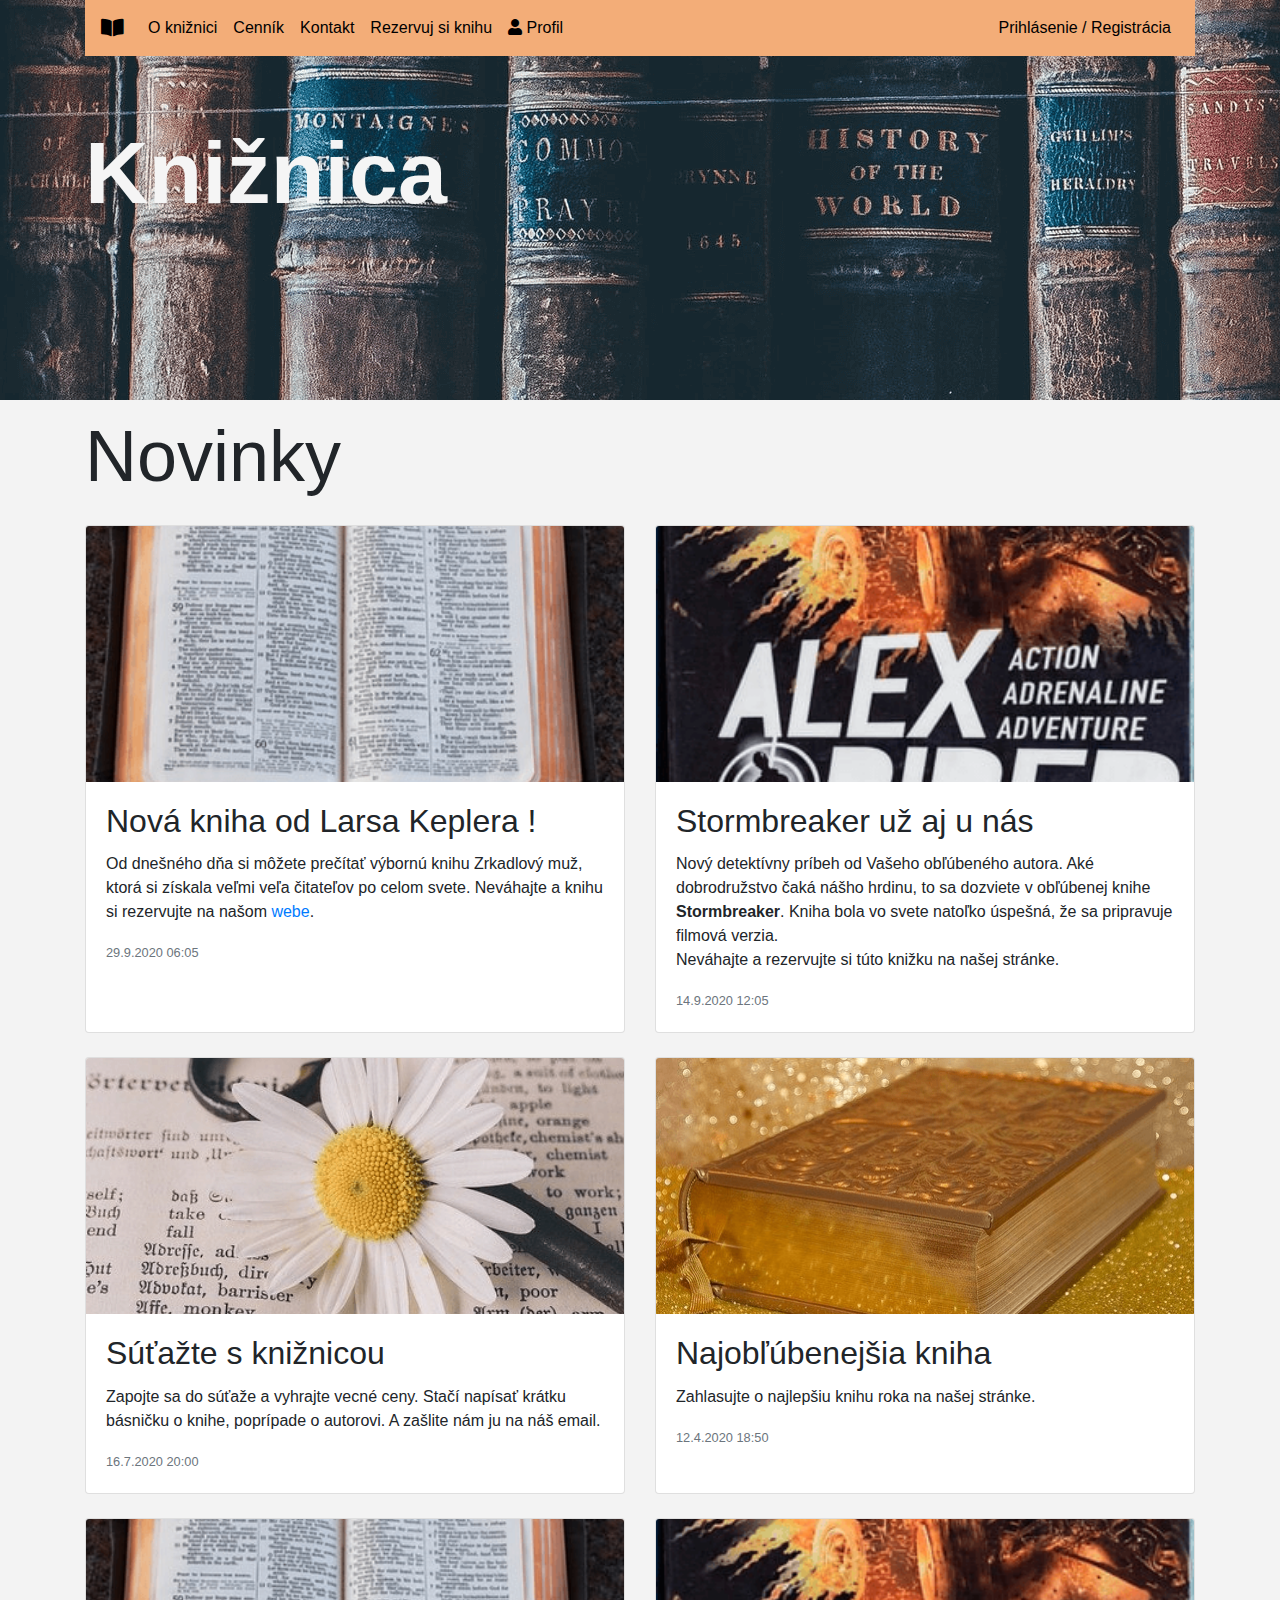
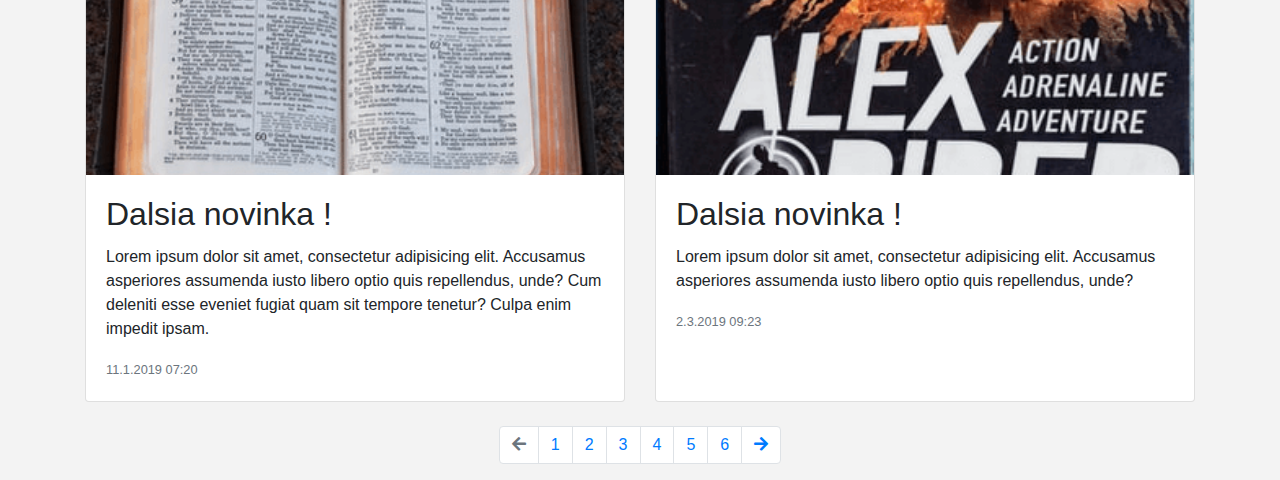
==== index.html @ 09a767a2 "Zmenene meno main_page" ====
<!DOCTYPE html>
<html lang="sk">
<head>
    <meta charset="UTF-8">
    <meta name="viewport" content="width=device-width, initial-scale=1">
    <title>Knižnica</title>
    <link rel="stylesheet" href="bootstrap-4.5.3-dist/css/bootstrap.min.css">
    <link href="fontawesome-free-5.15.1-web/css/fontawesome.css" rel="stylesheet">
    <link href="fontawesome-free-5.15.1-web/css/brands.css" rel="stylesheet">
    <link href="fontawesome-free-5.15.1-web/css/solid.css" rel="stylesheet">
    <link rel="stylesheet" href="css/main_page.css">
</head>
<body>
<div id="banner">
    <div class="container">
        <nav class="navbar navbar-expand-md myNavbar">
            <a href="index.html" class="navbar-brand">
                <i class="fas fa-book-open"></i>
            </a>
            <button type="button" class="navbar-toggler" data-toggle="collapse" data-target="#navbarCollapse">
                <i class="fas fa-bars"></i>
            </button>

            <div class="collapse navbar-collapse" id="navbarCollapse">
                <div class="navbar-nav">
                    <a href="#" class="nav-item nav-link active">O knižnici</a>
                    <a href="#" class="nav-item nav-link">Cenník</a>
                    <a href="#" class="nav-item nav-link">Kontakt</a>
                    <a href="reserve_page.html" class="nav-item nav-link">Rezervuj si knihu</a>
                    <a href="profil_page.html" class="nav-item nav-link"> <i class="fas fa-user"></i> Profil </a>
                </div>
                <div class="navbar-nav ml-auto">
                    <a href="login_page.html" class="nav-item nav-link">Prihlásenie / Registrácia</a>
                </div>
            </div>
        </nav>
    </div>

    <div class="jumbotron jumbotron-fluid  bg-transparent">
        <div class="container">
            <h1 class="display-2 bannerText">Knižnica</h1>
        </div>
    </div>
</div>

<div class="container">
    <h1 class="display-3" id="novinky"> Novinky </h1>
</div>

<div class="container infoCards">
    <div class="row">
        <!-- Karta -->
        <div class="col-md-6 col-sm-12 col-xs-12 mb-4">
            <div class="card">
                <img src="img/news1.png" class="card-img-top" alt="Obrazok otvorenej knihy" >
                <div class="card-body">
                    <h2 class="card-title">Nová kniha od Larsa Keplera !</h2>
                    <p class="card-text">
                        Od dnešného dňa si môžete prečítať výbornú knihu Zrkadlový muž, ktorá si získala veľmi veľa čitateľov
                        po celom svete. Neváhajte a knihu si rezervujte na našom <a href="#">webe</a>.
                    </p>
                    <footer>
                        <small class="text-muted">
                            <time datetime="2020-09-29 06:05">29.9.2020 06:05</time>
                        </small>
                    </footer>
                </div>
            </div>
        </div>
        <!-- Karta -->
        <div class="col-md-6 col-sm-12 col-xs-12 mb-4">
            <div class="card">
                <img src="img/news2.png" class="card-img-top" alt="Stormbreaker obal knihy" >
                <div class="card-body">
                    <h2 class="card-title">Stormbreaker už aj u nás</h2>
                    <p class="card-text">
                        Nový detektívny príbeh od Vašeho obľúbeného autora. Aké dobrodružstvo čaká nášho hrdinu, to
                        sa dozviete v obľúbenej knihe <strong>Stormbreaker</strong>.
                        Kniha bola vo svete natoľko úspešná, že sa pripravuje filmová verzia. <br>
                        Neváhajte a rezervujte si túto knižku na našej stránke.
                    </p>
                    <footer>
                        <small class="text-muted">
                            <time datetime="2020-09-14 12:05">14.9.2020 12:05</time>
                        </small>
                    </footer>
                </div>
            </div>
        </div>
        <!-- Karta -->
        <div class="col-md-6 col-sm-12 col-xs-12 mb-4">
            <div class="card">
                <img src="img/news3.png" class="card-img-top" alt="kluc a kvet na knihe" >
                <div class="card-body">
                    <h2 class="card-title">Súťažte s knižnicou</h2>
                    <p class="card-text">
                        Zapojte sa do súťaže a vyhrajte vecné ceny. Stačí napísať krátku básničku o knihe,
                        poprípade o autorovi. A zašlite nám ju na náš email.
                    </p>
                    <footer>
                        <small class="text-muted">
                            <time datetime="2020-07-16 20:00">16.7.2020 20:00</time>
                        </small>
                    </footer>
                </div>
            </div>
        </div>
        <!-- Karta -->
        <div class="col-md-6 col-sm-12 col-xs-12 mb-4">
            <div class="card">
                <img src="img/news4.png" class="card-img-top" alt="zlata kniha" >
                <div class="card-body">
                    <h2 class="card-title">Najobľúbenejšia kniha </h2>
                    <p class="card-text">
                        Zahlasujte o najlepšiu knihu roka na našej stránke.
                    </p>
                    <footer>
                        <small class="text-muted">
                            <time datetime="2020-04-12 18:50">12.4.2020 18:50</time>
                        </small>
                    </footer>
                </div>
            </div>
        </div>
        <!-- Karta -->
        <div class="col-md-6 col-sm-12 col-xs-12 mb-4">
            <div class="card">
                <img src="img/news1.png" class="card-img-top" alt="A aj tento" >
                <div class="card-body">
                    <h2 class="card-title">Dalsia novinka !</h2>
                    <p class="card-text">
                       Lorem ipsum dolor sit amet, consectetur adipisicing elit. Accusamus asperiores assumenda iusto
                        libero optio quis repellendus, unde? Cum deleniti esse eveniet fugiat quam sit tempore tenetur?
                        Culpa enim impedit ipsam.
                    </p>
                    <footer>
                        <small class="text-muted">
                            <time datetime="2019-01-11 07:20">11.1.2019 07:20</time>
                        </small>
                    </footer>
                </div>
            </div>
        </div>
        <!-- Karta -->
        <div class="col-md-6 col-sm-12 col-xs-12 mb-4">
            <div class="card">
                <img src="img/news2.png" class="card-img-top" alt="Tento obrazok tu uz bol" >
                <div class="card-body">
                    <h2 class="card-title">Dalsia novinka !</h2>
                    <p class="card-text">
                        Lorem ipsum dolor sit amet, consectetur adipisicing elit. Accusamus asperiores assumenda iusto
                        libero optio quis repellendus, unde?
                    </p>
                    <footer>
                        <small class="text-muted">
                            <time datetime="2019-03-02 09:23">2.3.2019 09:23</time>
                        </small>
                    </footer>
                </div>
            </div>
        </div>
    </div>
</div>

<nav aria-label="Hladanie medzi novinkami">
    <ul class="pagination justify-content-center">
        <li class="page-item disabled">
            <a class="page-link" href="#" tabindex="-1">
                <i class="fas fa-arrow-left"></i>
            </a>
        </li>
        <li class="page-item"><a class="page-link" href="#">1</a></li>
        <li class="page-item"><a class="page-link" href="#">2</a></li>
        <li class="page-item"><a class="page-link" href="#">3</a></li>
        <li class="page-item"><a class="page-link" href="#">4</a></li>
        <li class="page-item"><a class="page-link" href="#">5</a></li>
        <li class="page-item"><a class="page-link" href="#">6</a></li>
        <li class="page-item">
            <a class="page-link" href="#">
                <i class="fas fa-arrow-right"></i>
            </a>
        </li>
    </ul>
</nav>

<script src="jquery/jquery-3.5.1.slim.min.js"></script>
<script src="https://cdnjs.cloudflare.com/ajax/libs/popper.js/1.12.9/umd/popper.min.js" integrity="sha384-ApNbgh9B+Y1QKtv3Rn7W3mgPxhU9K/ScQsAP7hUibX39j7fakFPskvXusvfa0b4Q" crossorigin="anonymous"></script>
<script src="bootstrap-4.5.3-dist/js/bootstrap.bundle.min.js"></script>
</body>
</html>
---- fontawesome-free-5.15.1-web/css/brands.css ----
/*!
 * Font Awesome Free 5.15.1 by @fontawesome - https://fontawesome.com
 * License - https://fontawesome.com/license/free (Icons: CC BY 4.0, Fonts: SIL OFL 1.1, Code: MIT License)
 */
@font-face {
  font-family: 'Font Awesome 5 Brands';
  font-style: normal;
  font-weight: 400;
  font-display: block;
  src: url("../webfonts/fa-brands-400.eot");
  src: url("../webfonts/fa-brands-400.eot?#iefix") format("embedded-opentype"), url("../webfonts/fa-brands-400.woff2") format("woff2"), url("../webfonts/fa-brands-400.woff") format("woff"), url("../webfonts/fa-brands-400.ttf") format("truetype"), url("../webfonts/fa-brands-400.svg#fontawesome") format("svg"); }

.fab {
  font-family: 'Font Awesome 5 Brands';
  font-weight: 400; }
---- fontawesome-free-5.15.1-web/css/solid.css ----
/*!
 * Font Awesome Free 5.15.1 by @fontawesome - https://fontawesome.com
 * License - https://fontawesome.com/license/free (Icons: CC BY 4.0, Fonts: SIL OFL 1.1, Code: MIT License)
 */
@font-face {
  font-family: 'Font Awesome 5 Free';
  font-style: normal;
  font-weight: 900;
  font-display: block;
  src: url("../webfonts/fa-solid-900.eot");
  src: url("../webfonts/fa-solid-900.eot?#iefix") format("embedded-opentype"), url("../webfonts/fa-solid-900.woff2") format("woff2"), url("../webfonts/fa-solid-900.woff") format("woff"), url("../webfonts/fa-solid-900.ttf") format("truetype"), url("../webfonts/fa-solid-900.svg#fontawesome") format("svg"); }

.fa,
.fas {
  font-family: 'Font Awesome 5 Free';
  font-weight: 900; }
---- css/main_page.css ----
body {
    margin: 0;
    padding: 0;
    background-color: #f3f3f3;
}

#banner {
    background-image: url("../img/banner.png");
    min-height: 400px;
    width: 100%;
    background-repeat: no-repeat;
}

.myNavbar {
    background-color: #f3ad78;
}

.myNavbar .navbar-brand,
.myNavbar  .navbar-toggler,
.myNavbar .nav-item {
    color: black;
}

.myNavbar .nav-item:hover {
    color: #d65800;
}

.myNavbar .navbar-brand:hover {
    color: #d65800;
}

.bannerText {
    color: whitesmoke;
    font-weight: bold;
}

.infoCards {
    margin-top: 2vw;
}

.card {
    height: 100%;
}

.card-img-top {
    width: 100%;
    height: 20vw;
    object-fit: cover;
}

#novinky {
    margin-top: 1vw;
}

@media (min-width: 576px) {
    .card-columns {
        column-count: 2;
    }
}

@media screen and (max-width: 480px) {
    .bannerText {
        font-size: 4rem;
    }
}
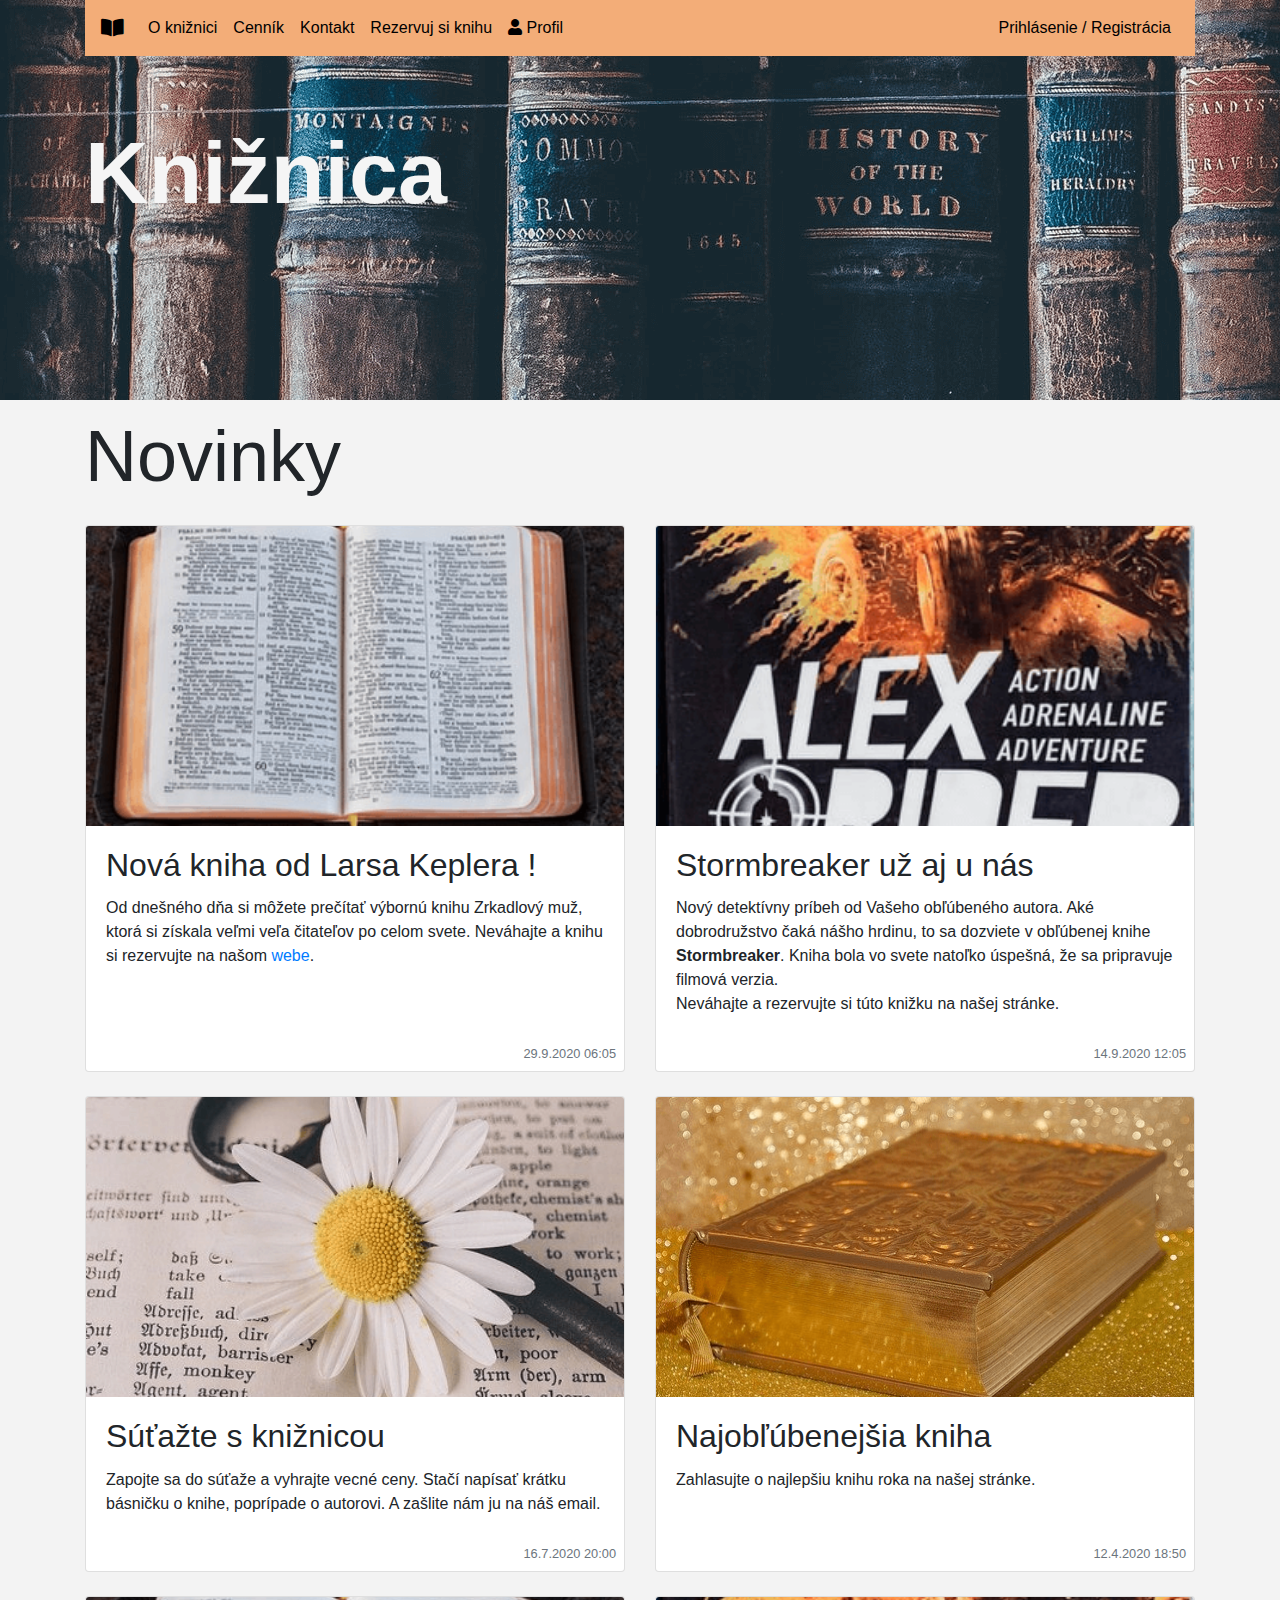
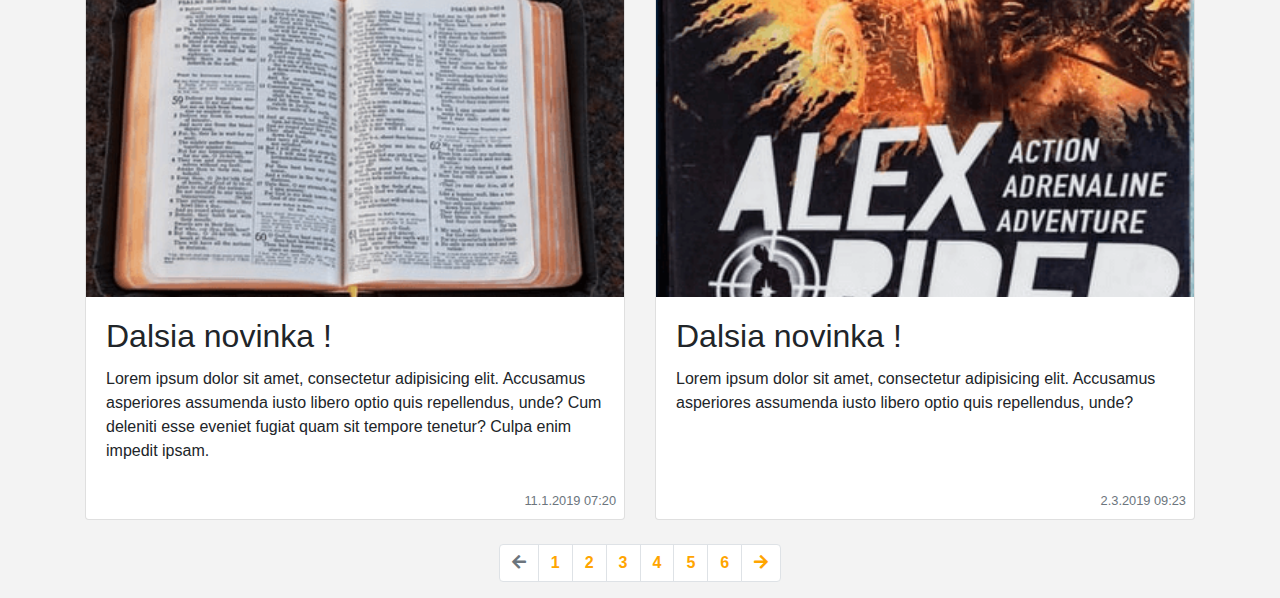
==== commit 24468276: "Zmeneny styl navbaru a pridany margin na bottom v prihlaseny a registracii" ====
--- a/index.html
+++ b/index.html
@@ -59,12 +59,12 @@
                         Od dnešného dňa si môžete prečítať výbornú knihu Zrkadlový muž, ktorá si získala veľmi veľa čitateľov
                         po celom svete. Neváhajte a knihu si rezervujte na našom <a href="#">webe</a>.
                     </p>
-                    <footer>
-                        <small class="text-muted">
-                            <time datetime="2020-09-29 06:05">29.9.2020 06:05</time>
-                        </small>
-                    </footer>
                 </div>
+                <footer>
+                    <small class="text-muted float-right m-2">
+                        <time datetime="2020-09-29 06:05">29.9.2020 06:05</time>
+                    </small>
+                </footer>
             </div>
         </div>
         <!-- Karta -->
@@ -79,12 +79,12 @@
                         Kniha bola vo svete natoľko úspešná, že sa pripravuje filmová verzia. <br>
                         Neváhajte a rezervujte si túto knižku na našej stránke.
                     </p>
-                    <footer>
-                        <small class="text-muted">
-                            <time datetime="2020-09-14 12:05">14.9.2020 12:05</time>
-                        </small>
-                    </footer>
                 </div>
+                <footer>
+                    <small class="text-muted float-right m-2">
+                        <time datetime="2020-09-14 12:05">14.9.2020 12:05</time>
+                    </small>
+                </footer>
             </div>
         </div>
         <!-- Karta -->
@@ -97,12 +97,12 @@
                         Zapojte sa do súťaže a vyhrajte vecné ceny. Stačí napísať krátku básničku o knihe,
                         poprípade o autorovi. A zašlite nám ju na náš email.
                     </p>
-                    <footer>
-                        <small class="text-muted">
-                            <time datetime="2020-07-16 20:00">16.7.2020 20:00</time>
-                        </small>
-                    </footer>
                 </div>
+                <footer>
+                    <small class="text-muted float-right m-2">
+                        <time datetime="2020-07-16 20:00">16.7.2020 20:00</time>
+                    </small>
+                </footer>
             </div>
         </div>
         <!-- Karta -->
@@ -114,12 +114,12 @@
                     <p class="card-text">
                         Zahlasujte o najlepšiu knihu roka na našej stránke.
                     </p>
-                    <footer>
-                        <small class="text-muted">
-                            <time datetime="2020-04-12 18:50">12.4.2020 18:50</time>
-                        </small>
-                    </footer>
                 </div>
+                <footer>
+                    <small class="text-muted float-right m-2">
+                        <time datetime="2020-04-12 18:50">12.4.2020 18:50</time>
+                    </small>
+                </footer>
             </div>
         </div>
         <!-- Karta -->
@@ -133,12 +133,12 @@
                         libero optio quis repellendus, unde? Cum deleniti esse eveniet fugiat quam sit tempore tenetur?
                         Culpa enim impedit ipsam.
                     </p>
-                    <footer>
-                        <small class="text-muted">
-                            <time datetime="2019-01-11 07:20">11.1.2019 07:20</time>
-                        </small>
-                    </footer>
                 </div>
+                <footer>
+                    <small class="text-muted float-right m-2">
+                        <time datetime="2019-01-11 07:20">11.1.2019 07:20</time>
+                    </small>
+                </footer>
             </div>
         </div>
         <!-- Karta -->
@@ -151,12 +151,12 @@
                         Lorem ipsum dolor sit amet, consectetur adipisicing elit. Accusamus asperiores assumenda iusto
                         libero optio quis repellendus, unde?
                     </p>
-                    <footer>
-                        <small class="text-muted">
-                            <time datetime="2019-03-02 09:23">2.3.2019 09:23</time>
-                        </small>
-                    </footer>
                 </div>
+                <footer>
+                    <small class="text-muted float-right m-2">
+                        <time datetime="2019-03-02 09:23">2.3.2019 09:23</time>
+                    </small>
+                </footer>
             </div>
         </div>
     </div>
--- a/css/main_page.css
+++ b/css/main_page.css
@@ -42,9 +42,14 @@
     height: 100%;
 }
 
+.page-link {
+    color: orange;
+    font-weight: bold;
+}
+
 .card-img-top {
     width: 100%;
-    height: 20vw;
+    height: 300px;
     object-fit: cover;
 }
 
